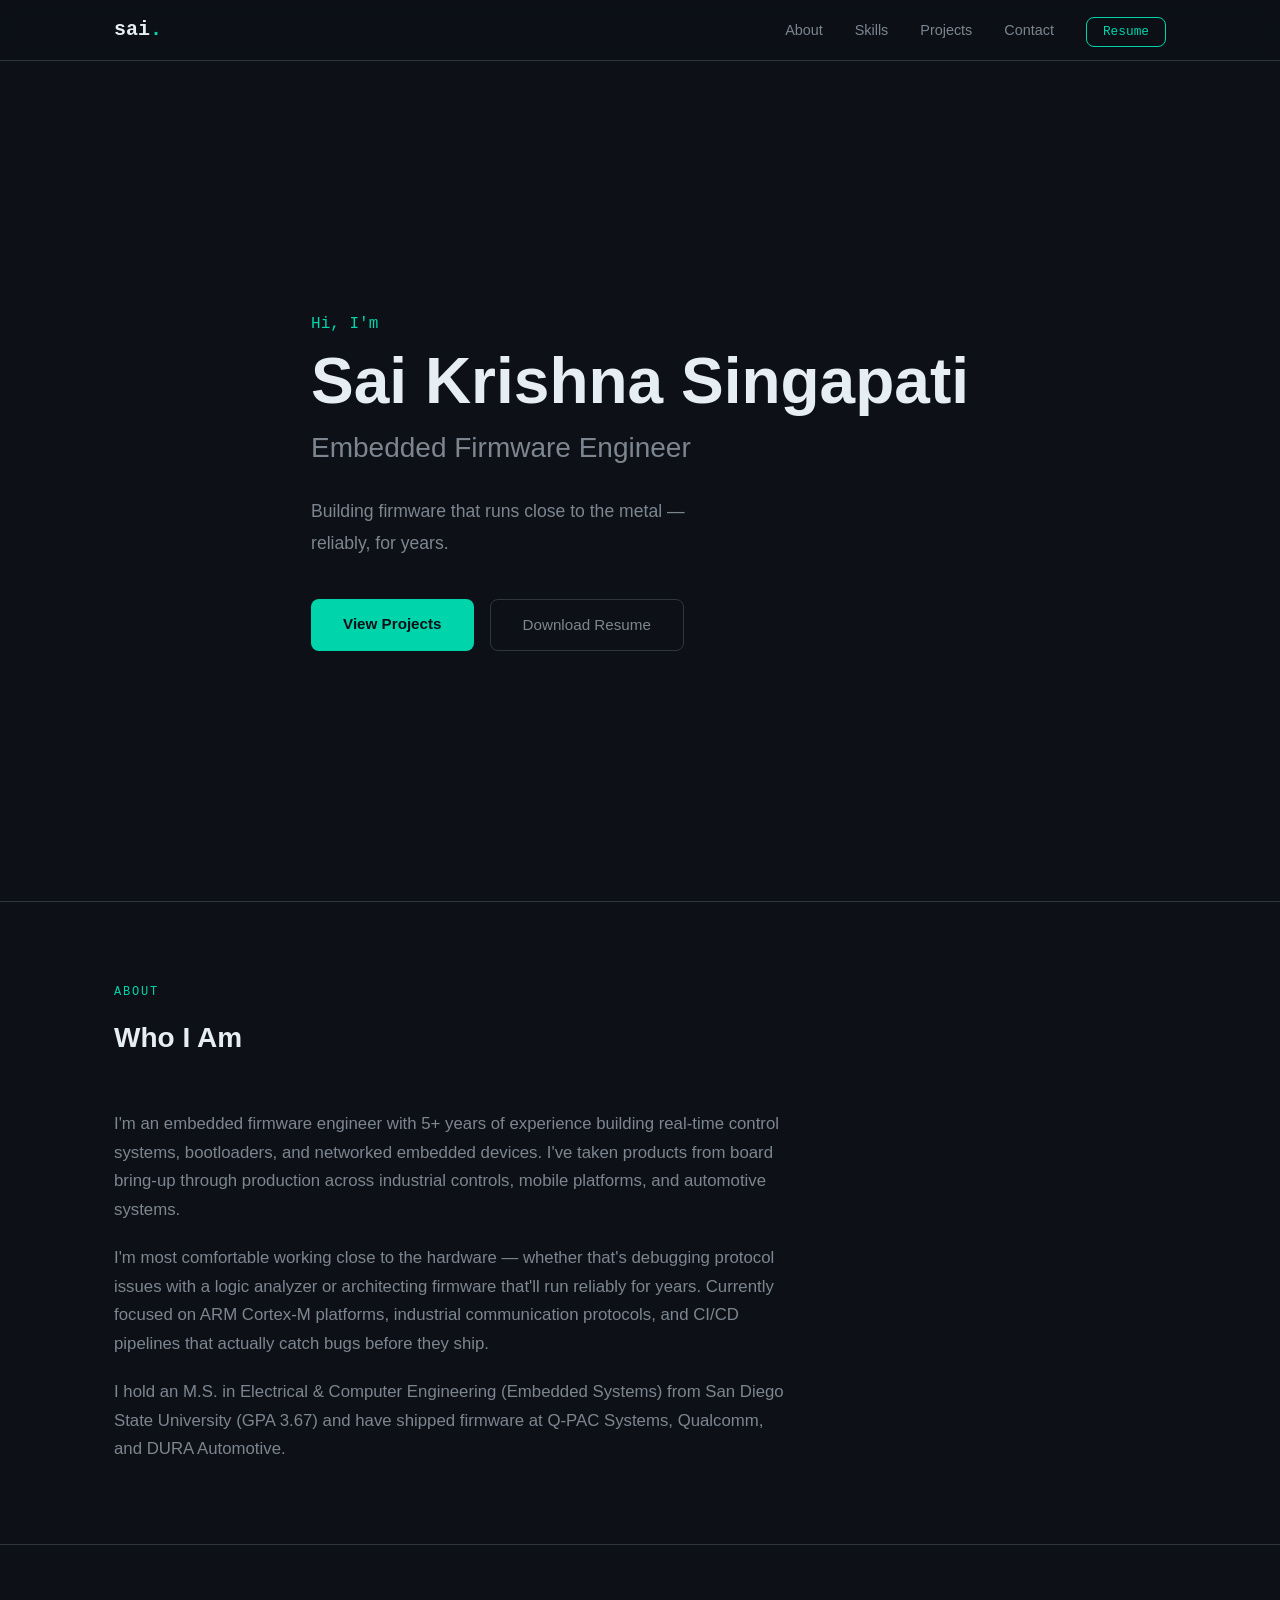
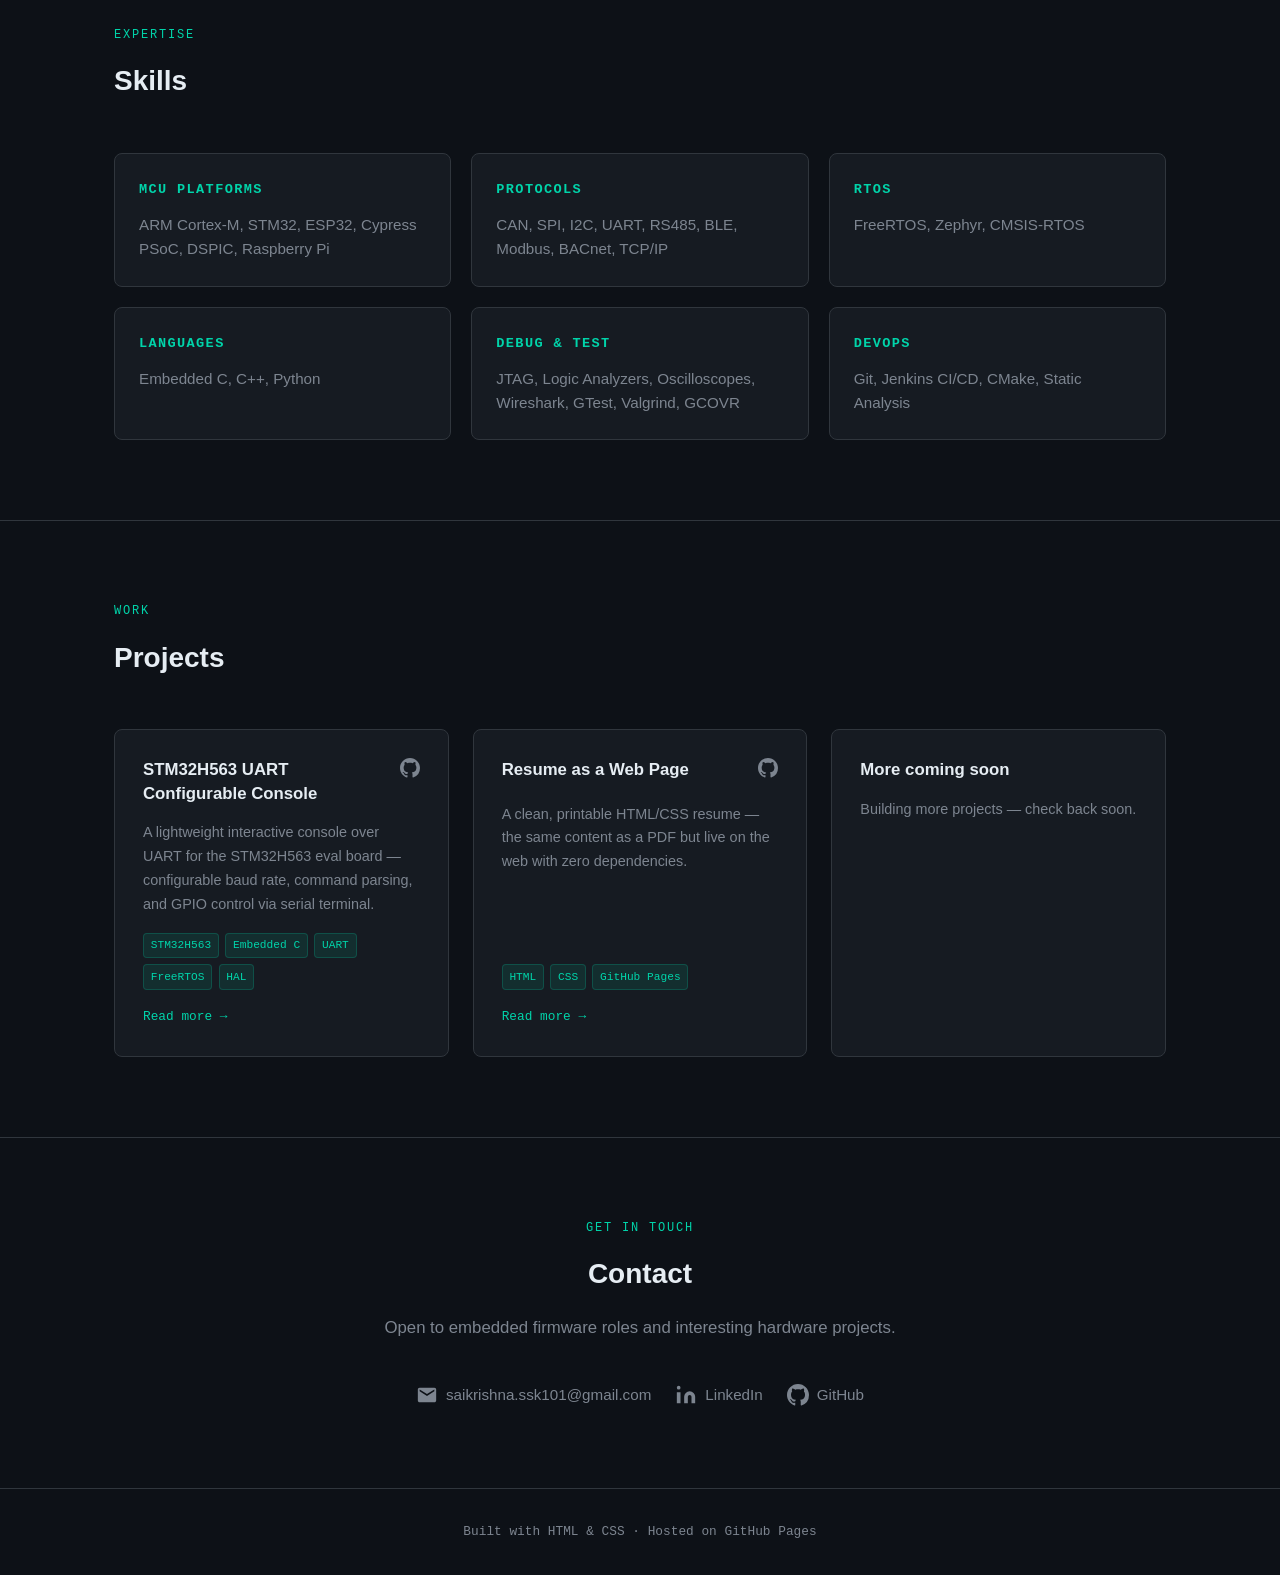
==== index.html @ cb246543 "feat: initial portfolio — embedded firmware engineer portfolio site" ====
<!DOCTYPE html>
<html lang="en">
<head>
  <meta charset="UTF-8">
  <meta name="viewport" content="width=device-width, initial-scale=1.0">
  <meta name="description" content="Sai Krishna Singapati — Embedded Firmware Engineer">
  <title>Sai Krishna Singapati | Embedded Firmware Engineer</title>
  <link rel="stylesheet" href="css/style.css">
</head>
<body>
  <nav id="nav">
    <div class="container nav-inner">
      <a href="#hero" class="nav-logo">sai<span>.</span></a>
      <button class="nav-toggle" aria-label="Toggle menu" aria-expanded="false" aria-controls="nav-links">
        <span></span><span></span><span></span>
      </button>
      <ul class="nav-links" id="nav-links">
        <li><a href="#about">About</a></li>
        <li><a href="#skills">Skills</a></li>
        <li><a href="#projects">Projects</a></li>
        <li><a href="#contact">Contact</a></li>
        <li><a href="assets/resume.pdf" class="btn-resume" target="_blank" rel="noopener noreferrer">Resume</a></li>
      </ul>
    </div>
  </nav>
  <main>
    <section id="hero">
  <div class="container">
    <p class="hero-greeting">Hi, I'm</p>
    <h1 class="hero-name">Sai Krishna Singapati</h1>
    <h2 class="hero-title">Embedded Firmware Engineer</h2>
    <p class="hero-tagline">
      Building firmware that runs close to the metal —<br>
      reliably, for years.
    </p>
    <div class="hero-ctas">
      <a href="#projects" class="cta-primary">View Projects</a>
      <a href="assets/resume.pdf" class="cta-secondary" target="_blank" rel="noopener noreferrer">Download Resume</a>
    </div>
  </div>
</section>
    <section id="about">
  <div class="container">
    <p class="section-label">About</p>
    <h2 class="section-title">Who I Am</h2>
    <div class="about-text fade-in">
      <p>
        I'm an embedded firmware engineer with 5+ years of experience building
        real-time control systems, bootloaders, and networked embedded devices.
        I've taken products from board bring-up through production across
        industrial controls, mobile platforms, and automotive systems.
      </p>
      <p>
        I'm most comfortable working close to the hardware — whether that's
        debugging protocol issues with a logic analyzer or architecting firmware
        that'll run reliably for years. Currently focused on ARM Cortex-M
        platforms, industrial communication protocols, and CI/CD pipelines
        that actually catch bugs before they ship.
      </p>
      <p>
        I hold an M.S. in Electrical &amp; Computer Engineering (Embedded Systems)
        from San Diego State University (GPA 3.67) and have shipped firmware at
        Q-PAC Systems, Qualcomm, and DURA Automotive.
      </p>
    </div>
  </div>
</section>
    <section id="skills">
  <div class="container">
    <p class="section-label">Expertise</p>
    <h2 class="section-title">Skills</h2>
    <div class="skills-grid">
      <div class="skill-card fade-in">
        <h3>MCU Platforms</h3>
        <p>ARM Cortex-M, STM32, ESP32, Cypress PSoC, DSPIC, Raspberry Pi</p>
      </div>
      <div class="skill-card fade-in">
        <h3>Protocols</h3>
        <p>CAN, SPI, I2C, UART, RS485, BLE, Modbus, BACnet, TCP/IP</p>
      </div>
      <div class="skill-card fade-in">
        <h3>RTOS</h3>
        <p>FreeRTOS, Zephyr, CMSIS-RTOS</p>
      </div>
      <div class="skill-card fade-in">
        <h3>Languages</h3>
        <p>Embedded C, C++, Python</p>
      </div>
      <div class="skill-card fade-in">
        <h3>Debug &amp; Test</h3>
        <p>JTAG, Logic Analyzers, Oscilloscopes, Wireshark, GTest, Valgrind, GCOVR</p>
      </div>
      <div class="skill-card fade-in">
        <h3>DevOps</h3>
        <p>Git, Jenkins CI/CD, CMake, Static Analysis</p>
      </div>
    </div>
  </div>
</section>
    <section id="projects">
  <div class="container">
    <p class="section-label">Work</p>
    <h2 class="section-title">Projects</h2>
    <div class="projects-grid">

      <div class="project-card fade-in">
        <div class="project-card-header">
          <h3>STM32H563 UART Configurable Console</h3>
          <a href="https://github.com/SaiKrishna498" target="_blank" rel="noopener noreferrer" class="project-github" aria-label="GitHub">
            <svg width="20" height="20" viewBox="0 0 24 24" fill="currentColor"><path d="M12 0C5.37 0 0 5.37 0 12c0 5.31 3.435 9.795 8.205 11.385.6.105.825-.255.825-.57 0-.285-.015-1.23-.015-2.235-3.015.555-3.795-.735-4.035-1.41-.135-.345-.72-1.41-1.23-1.695-.42-.225-1.02-.78-.015-.795.945-.015 1.62.87 1.845 1.23 1.08 1.815 2.805 1.305 3.495.99.105-.78.42-1.305.765-1.605-2.67-.3-5.46-1.335-5.46-5.925 0-1.305.465-2.385 1.23-3.225-.12-.3-.54-1.53.12-3.18 0 0 1.005-.315 3.3 1.23.96-.27 1.98-.405 3-.405s2.04.135 3 .405c2.295-1.56 3.3-1.23 3.3-1.23.66 1.65.24 2.88.12 3.18.765.84 1.23 1.905 1.23 3.225 0 4.605-2.805 5.625-5.475 5.925.435.375.81 1.095.81 2.22 0 1.605-.015 2.895-.015 3.3 0 .315.225.69.825.57A12.02 12.02 0 0 0 24 12c0-6.63-5.37-12-12-12z"/></svg>
          </a>
        </div>
        <p class="project-desc">
          A lightweight interactive console over UART for the STM32H563 eval board —
          configurable baud rate, command parsing, and GPIO control via serial terminal.
        </p>
        <div class="project-tags">
          <span class="tag">STM32H563</span>
          <span class="tag">Embedded C</span>
          <span class="tag">UART</span>
          <span class="tag">FreeRTOS</span>
          <span class="tag">HAL</span>
        </div>
        <a href="projects/uart-console.html" class="project-readmore">Read more →</a>
      </div>

      <div class="project-card fade-in">
        <div class="project-card-header">
          <h3>Resume as a Web Page</h3>
          <a href="https://github.com/SaiKrishna498" target="_blank" rel="noopener noreferrer" class="project-github" aria-label="GitHub">
            <svg width="20" height="20" viewBox="0 0 24 24" fill="currentColor"><path d="M12 0C5.37 0 0 5.37 0 12c0 5.31 3.435 9.795 8.205 11.385.6.105.825-.255.825-.57 0-.285-.015-1.23-.015-2.235-3.015.555-3.795-.735-4.035-1.41-.135-.345-.72-1.41-1.23-1.695-.42-.225-1.02-.78-.015-.795.945-.015 1.62.87 1.845 1.23 1.08 1.815 2.805 1.305 3.495.99.105-.78.42-1.305.765-1.605-2.67-.3-5.46-1.335-5.46-5.925 0-1.305.465-2.385 1.23-3.225-.12-.3-.54-1.53.12-3.18 0 0 1.005-.315 3.3 1.23.96-.27 1.98-.405 3-.405s2.04.135 3 .405c2.295-1.56 3.3-1.23 3.3-1.23.66 1.65.24 2.88.12 3.18.765.84 1.23 1.905 1.23 3.225 0 4.605-2.805 5.625-5.475 5.925.435.375.81 1.095.81 2.22 0 1.605-.015 2.895-.015 3.3 0 .315.225.69.825.57A12.02 12.02 0 0 0 24 12c0-6.63-5.37-12-12-12z"/></svg>
          </a>
        </div>
        <p class="project-desc">
          A clean, printable HTML/CSS resume — the same content as a PDF but live
          on the web with zero dependencies.
        </p>
        <div class="project-tags">
          <span class="tag">HTML</span>
          <span class="tag">CSS</span>
          <span class="tag">GitHub Pages</span>
        </div>
        <a href="projects/resume-page.html" class="project-readmore">Read more →</a>
      </div>

      <div class="project-card project-card--placeholder fade-in">
        <div class="project-card-header">
          <h3>More coming soon</h3>
        </div>
        <p class="project-desc">Building more projects — check back soon.</p>
      </div>

    </div>
  </div>
</section>
    <section id="contact">
  <div class="container contact-inner">
    <p class="section-label">Get in touch</p>
    <h2 class="section-title">Contact</h2>
    <p class="contact-sub fade-in">
      Open to embedded firmware roles and interesting hardware projects.
    </p>
    <div class="contact-links fade-in">
      <a href="mailto:saikrishna.ssk101@gmail.com" class="contact-link">
        <svg aria-hidden="true" focusable="false" width="22" height="22" viewBox="0 0 24 24" fill="currentColor"><path d="M20 4H4c-1.1 0-2 .9-2 2v12c0 1.1.9 2 2 2h16c1.1 0 2-.9 2-2V6c0-1.1-.9-2-2-2zm0 4-8 5-8-5V6l8 5 8-5v2z"/></svg>
        saikrishna.ssk101@gmail.com
      </a>
      <a href="https://linkedin.com/in/sai-krishna-singapati" target="_blank" rel="noopener noreferrer" class="contact-link">
        <svg aria-hidden="true" focusable="false" width="22" height="22" viewBox="0 0 24 24" fill="currentColor"><path d="M16 8a6 6 0 0 1 6 6v7h-4v-7a2 2 0 0 0-2-2 2 2 0 0 0-2 2v7h-4v-7a6 6 0 0 1 6-6zM2 9h4v12H2z"/><circle cx="4" cy="4" r="2"/></svg>
        LinkedIn
      </a>
      <a href="https://github.com/SaiKrishna498" target="_blank" rel="noopener noreferrer" class="contact-link">
        <svg aria-hidden="true" focusable="false" width="22" height="22" viewBox="0 0 24 24" fill="currentColor"><path d="M12 0C5.37 0 0 5.37 0 12c0 5.31 3.435 9.795 8.205 11.385.6.105.825-.255.825-.57 0-.285-.015-1.23-.015-2.235-3.015.555-3.795-.735-4.035-1.41-.135-.345-.72-1.41-1.23-1.695-.42-.225-1.02-.78-.015-.795.945-.015 1.62.87 1.845 1.23 1.08 1.815 2.805 1.305 3.495.99.105-.78.42-1.305.765-1.605-2.67-.3-5.46-1.335-5.46-5.925 0-1.305.465-2.385 1.23-3.225-.12-.3-.54-1.53.12-3.18 0 0 1.005-.315 3.3 1.23.96-.27 1.98-.405 3-.405s2.04.135 3 .405c2.295-1.56 3.3-1.23 3.3-1.23.66 1.65.24 2.88.12 3.18.765.84 1.23 1.905 1.23 3.225 0 4.605-2.805 5.625-5.475 5.925.435.375.81 1.095.81 2.22 0 1.605-.015 2.895-.015 3.3 0 .315.225.69.825.57A12.02 12.02 0 0 0 24 12c0-6.63-5.37-12-12-12z"/></svg>
        GitHub
      </a>
    </div>
  </div>
</section>
  </main>
  <footer id="footer">
  <div class="container footer-inner">
    <p>Built with HTML &amp; CSS · Hosted on GitHub Pages</p>
  </div>
</footer>
  <script src="js/main.js"></script>
</body>
</html>
---- css/style.css ----
/* ── Variables ───────────────────────────────────────── */
:root {
  --bg:         #0d1117;
  --surface:    #161b22;
  --border:     #30363d;
  --text:       #e6edf3;
  --text-muted: #7d8590;
  --accent:     #00d4aa;
  --accent-dim: rgba(0, 212, 170, 0.1);
  --mono:       'Courier New', Courier, monospace;
  --sans:       -apple-system, BlinkMacSystemFont, 'Segoe UI', Roboto, sans-serif;
  --max-width:  1100px;
  --radius:     8px;
}

/* ── Reset ───────────────────────────────────────────── */
*, *::before, *::after { box-sizing: border-box; margin: 0; padding: 0; }
html { scroll-behavior: smooth; }
body {
  background: var(--bg);
  color: var(--text);
  font-family: var(--sans);
  font-size: 1rem;
  line-height: 1.7;
}
a { color: var(--accent); text-decoration: none; }
a:hover { text-decoration: underline; }
img { max-width: 100%; display: block; }
ul { list-style: none; }

/* ── Layout ──────────────────────────────────────────── */
.container {
  max-width: var(--max-width);
  margin: 0 auto;
  padding: 0 1.5rem;
}
section { padding: 5rem 0; }

/* ── Section headings ────────────────────────────────── */
.section-label {
  font-family: var(--mono);
  font-size: 0.75rem;
  color: var(--accent);
  text-transform: uppercase;
  letter-spacing: 0.15em;
  margin-bottom: 0.75rem;
}
h2.section-title {
  font-size: 1.75rem;
  font-weight: 700;
  color: var(--text);
  margin-bottom: 3rem;
}

/* ── Tech tags ───────────────────────────────────────── */
.tag {
  display: inline-block;
  font-family: var(--mono);
  font-size: 0.7rem;
  padding: 0.2em 0.6em;
  border-radius: 4px;
  background: var(--accent-dim);
  color: var(--accent);
  border: 1px solid rgba(0, 212, 170, 0.2);
  margin: 0;
}

/* ── Scroll fade-in ──────────────────────────────────── */
.fade-in {
  opacity: 0;
  transform: translateY(20px);
  transition: opacity 0.5s ease, transform 0.5s ease;
}
.fade-in.visible {
  opacity: 1;
  transform: translateY(0);
}

/* ── Nav ─────────────────────────────────────────────── */
#nav {
  position: sticky;
  top: 0;
  z-index: 100;
  background: rgba(13, 17, 23, 0.92);
  backdrop-filter: blur(8px);
  border-bottom: 1px solid var(--border);
}
.nav-inner {
  display: flex;
  align-items: center;
  justify-content: space-between;
  height: 60px;
  position: relative;
}
.nav-logo {
  font-family: var(--mono);
  font-size: 1.25rem;
  font-weight: 700;
  color: var(--text);
}
.nav-logo span { color: var(--accent); }
.nav-links {
  display: flex;
  align-items: center;
  gap: 2rem;
}
.nav-links a {
  color: var(--text-muted);
  font-size: 0.9rem;
  transition: color 0.2s;
}
.nav-links a:hover { color: var(--text); text-decoration: none; }
.nav-links .btn-resume {
  padding: 0.4rem 1rem;
  border: 1px solid var(--accent);
  border-radius: var(--radius);
  color: var(--accent);
  font-family: var(--mono);
  font-size: 0.8rem;
  transition: background 0.2s;
}
.nav-links .btn-resume:hover { background: var(--accent-dim); }

/* hamburger */
.nav-toggle {
  display: none;
  flex-direction: column;
  gap: 5px;
  background: none;
  border: none;
  cursor: pointer;
  padding: 4px;
}
.nav-toggle span {
  display: block;
  width: 22px;
  height: 2px;
  background: var(--text);
  transition: transform 0.3s ease, opacity 0.3s ease;
}
@media (max-width: 768px) {
  .nav-toggle { display: flex; }
  .nav-links {
    display: none;
    position: absolute;
    top: 100%;
    left: 0;
    right: 0;
    background: var(--surface);
    flex-direction: column;
    padding: 1.5rem;
    gap: 1.25rem;
    border-bottom: 1px solid var(--border);
  }
  .nav-links.open { display: flex; }
}

/* ── Hero ────────────────────────────────────────────── */
#hero {
  min-height: calc(100vh - 60px);
  display: flex;
  align-items: center;
}
.hero-greeting {
  font-family: var(--mono);
  color: var(--accent);
  font-size: 1rem;
  margin-bottom: 0.5rem;
}
.hero-name {
  font-size: clamp(2.5rem, 6vw, 4rem);
  font-weight: 800;
  color: var(--text);
  line-height: 1.1;
  margin-bottom: 0.5rem;
}
.hero-title {
  font-size: clamp(1.25rem, 3vw, 1.75rem);
  font-weight: 400;
  color: var(--text-muted);
  margin-bottom: 1.5rem;
}
.hero-tagline {
  font-size: 1.1rem;
  color: var(--text-muted);
  max-width: 500px;
  margin-bottom: 2.5rem;
  line-height: 1.8;
}
.hero-ctas { display: flex; gap: 1rem; flex-wrap: wrap; }
.cta-primary {
  padding: 0.75rem 2rem;
  background: var(--accent);
  color: var(--bg);
  border-radius: var(--radius);
  font-weight: 700;
  font-size: 0.95rem;
  transition: opacity 0.2s;
}
.cta-primary:hover { opacity: 0.85; text-decoration: none; }
.cta-secondary {
  padding: 0.75rem 2rem;
  border: 1px solid var(--border);
  color: var(--text-muted);
  border-radius: var(--radius);
  font-size: 0.95rem;
  transition: border-color 0.2s, color 0.2s;
}
.cta-secondary:hover { border-color: var(--accent); color: var(--accent); text-decoration: none; }

/* ── About ───────────────────────────────────────────── */
#about { border-top: 1px solid var(--border); }
.about-text p {
  color: var(--text-muted);
  max-width: 680px;
  margin-bottom: 1.25rem;
  font-size: 1.05rem;
}
.about-text p:last-child { margin-bottom: 0; }

/* ── Skills ──────────────────────────────────────────── */
#skills { border-top: 1px solid var(--border); }
.skills-grid {
  display: grid;
  grid-template-columns: repeat(auto-fill, minmax(260px, 1fr));
  gap: 1.25rem;
}
.skill-card {
  background: var(--surface);
  border: 1px solid var(--border);
  border-radius: var(--radius);
  padding: 1.5rem;
  transition: border-color 0.2s;
}
.skill-card:hover { border-color: var(--accent); }
.skill-card h3 {
  font-family: var(--mono);
  font-size: 0.85rem;
  color: var(--accent);
  text-transform: uppercase;
  letter-spacing: 0.1em;
  margin-bottom: 0.75rem;
}
.skill-card p {
  color: var(--text-muted);
  font-size: 0.95rem;
  line-height: 1.6;
}

/* ── Projects ────────────────────────────────────────── */
#projects { border-top: 1px solid var(--border); }
.projects-grid {
  display: grid;
  grid-template-columns: repeat(auto-fill, minmax(300px, 1fr));
  gap: 1.5rem;
}
.project-card {
  background: var(--surface);
  border: 1px solid var(--border);
  border-radius: var(--radius);
  padding: 1.75rem;
  display: flex;
  flex-direction: column;
  gap: 1rem;
  transition: border-color 0.2s, transform 0.2s;
}
.project-card:hover {
  border-color: var(--accent);
  transform: translateY(-3px);
}
.project-card--placeholder {
  opacity: 0.4;
  pointer-events: none;
}
.project-card-header {
  display: flex;
  justify-content: space-between;
  align-items: flex-start;
  gap: 1rem;
}
.project-card-header h3 {
  font-size: 1.05rem;
  font-weight: 600;
  color: var(--text);
  line-height: 1.4;
}
.project-github { color: var(--text-muted); transition: color 0.2s; }
.project-github:hover { color: var(--accent); }
.project-desc {
  color: var(--text-muted);
  font-size: 0.9rem;
  line-height: 1.65;
  flex: 1;
}
.project-tags { display: flex; flex-wrap: wrap; gap: 0.4rem; }
.project-readmore {
  font-family: var(--mono);
  font-size: 0.8rem;
  color: var(--accent);
  margin-top: auto;
}
.project-readmore:hover { text-decoration: underline; }

/* ── Contact ─────────────────────────────────────────── */
#contact { border-top: 1px solid var(--border); }
.contact-inner { text-align: center; }
.contact-inner .section-title { margin-bottom: 1rem; }
.contact-sub {
  color: var(--text-muted);
  margin-bottom: 2.5rem;
  font-size: 1.05rem;
}
.contact-links {
  display: flex;
  justify-content: center;
  flex-wrap: wrap;
  gap: 1.5rem;
}
.contact-link {
  display: flex;
  align-items: center;
  gap: 0.5rem;
  color: var(--text-muted);
  font-size: 0.95rem;
  transition: color 0.2s;
}
.contact-link:hover { color: var(--accent); text-decoration: none; }

/* ── Footer ──────────────────────────────────────────── */
#footer { border-top: 1px solid var(--border); padding: 2rem 0; }
.footer-inner { text-align: center; }
#footer p {
  font-family: var(--mono);
  font-size: 0.8rem;
  color: var(--text-muted);
}

/* ── Project detail pages ────────────────────────────── */
.project-page {
  max-width: var(--max-width);
  margin: 0 auto;
  padding: 3rem 1.5rem;
}
.back-link {
  display: inline-block;
  font-family: var(--mono);
  font-size: 0.85rem;
  color: var(--text-muted);
  margin-bottom: 2rem;
  transition: color 0.2s;
}
.back-link:hover { color: var(--accent); text-decoration: none; }
.project-page h1 {
  font-size: 2rem;
  margin-bottom: 1rem;
}
.project-page .subtitle { color: var(--text-muted); font-size: 1.05rem; }
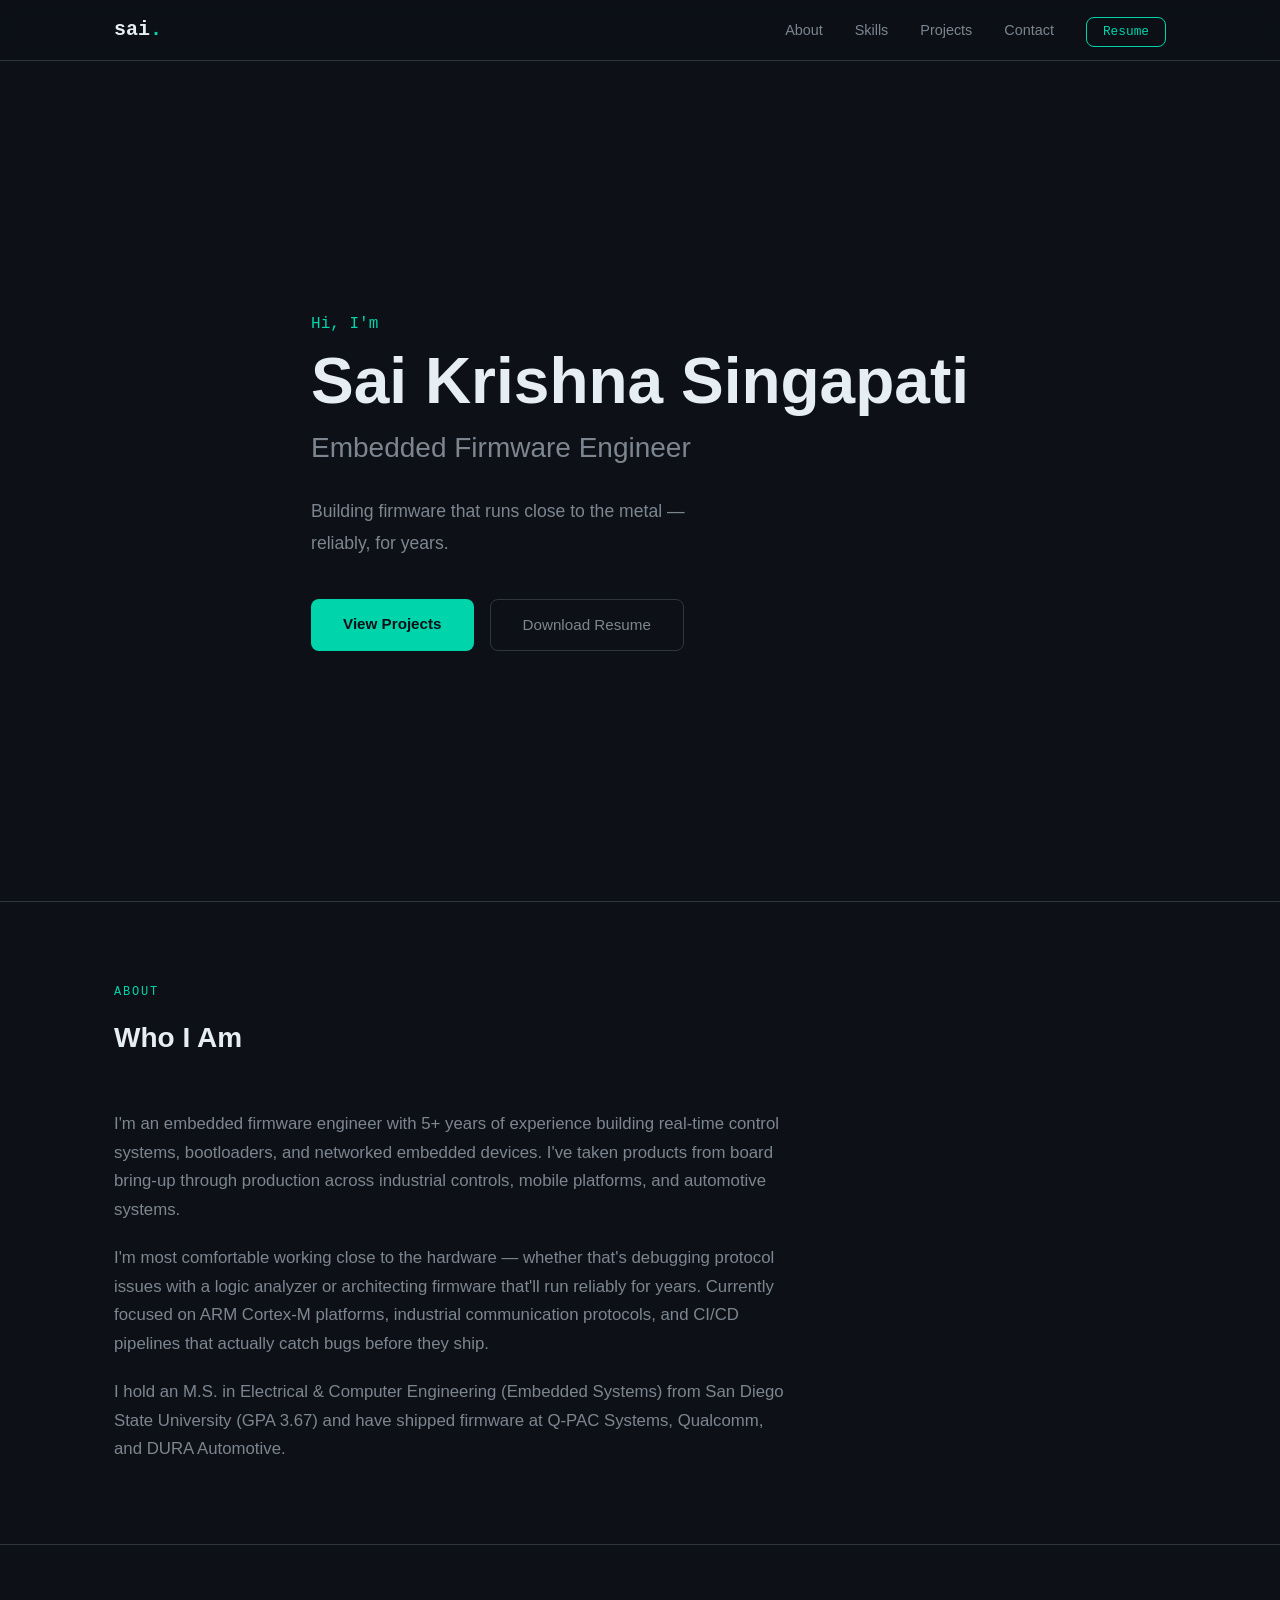
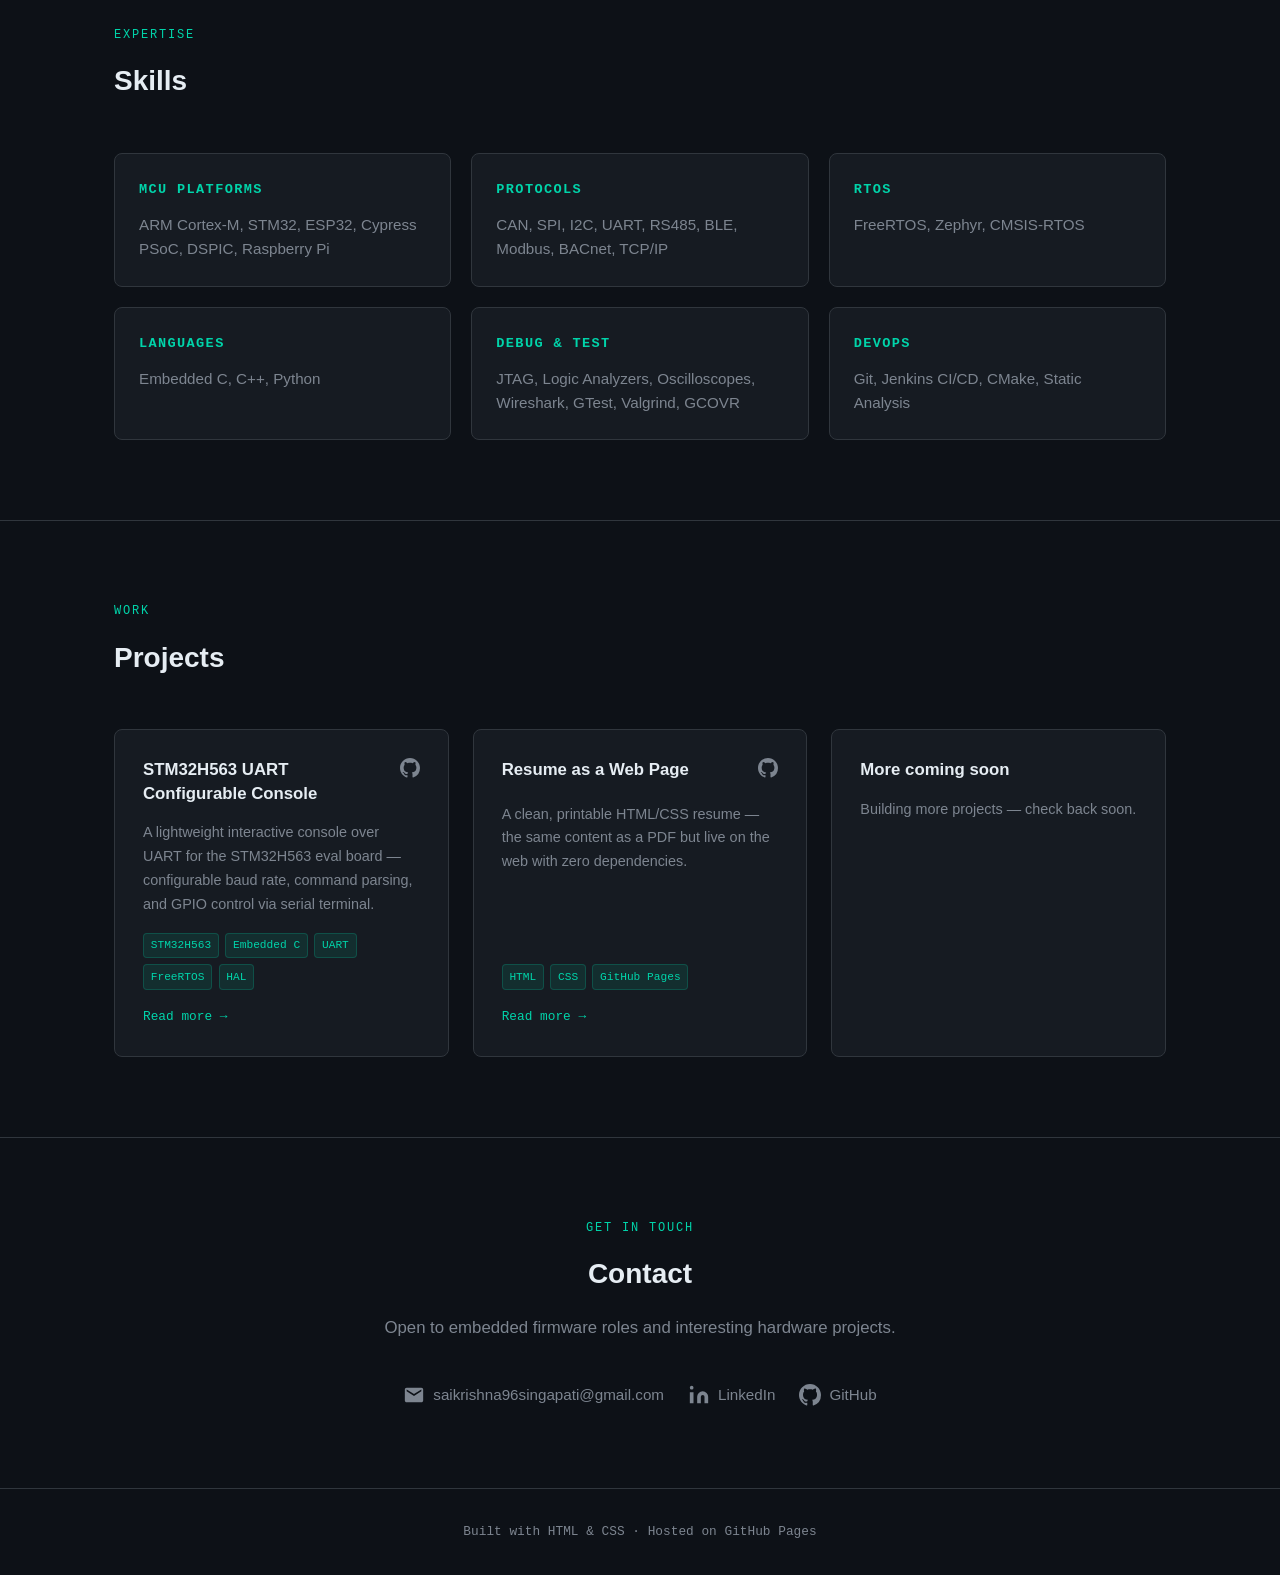
==== commit 4efc319c: "fix: update contact email" ====
--- a/index.html
+++ b/index.html
@@ -161,9 +161,9 @@
       Open to embedded firmware roles and interesting hardware projects.
     </p>
     <div class="contact-links fade-in">
-      <a href="mailto:saikrishna.ssk101@gmail.com" class="contact-link">
+      <a href="mailto:saikrishna96singapati@gmail.com" class="contact-link">
         <svg aria-hidden="true" focusable="false" width="22" height="22" viewBox="0 0 24 24" fill="currentColor"><path d="M20 4H4c-1.1 0-2 .9-2 2v12c0 1.1.9 2 2 2h16c1.1 0 2-.9 2-2V6c0-1.1-.9-2-2-2zm0 4-8 5-8-5V6l8 5 8-5v2z"/></svg>
-        saikrishna.ssk101@gmail.com
+        saikrishna96singapati@gmail.com
       </a>
       <a href="https://linkedin.com/in/sai-krishna-singapati" target="_blank" rel="noopener noreferrer" class="contact-link">
         <svg aria-hidden="true" focusable="false" width="22" height="22" viewBox="0 0 24 24" fill="currentColor"><path d="M16 8a6 6 0 0 1 6 6v7h-4v-7a2 2 0 0 0-2-2 2 2 0 0 0-2 2v7h-4v-7a6 6 0 0 1 6-6zM2 9h4v12H2z"/><circle cx="4" cy="4" r="2"/></svg>
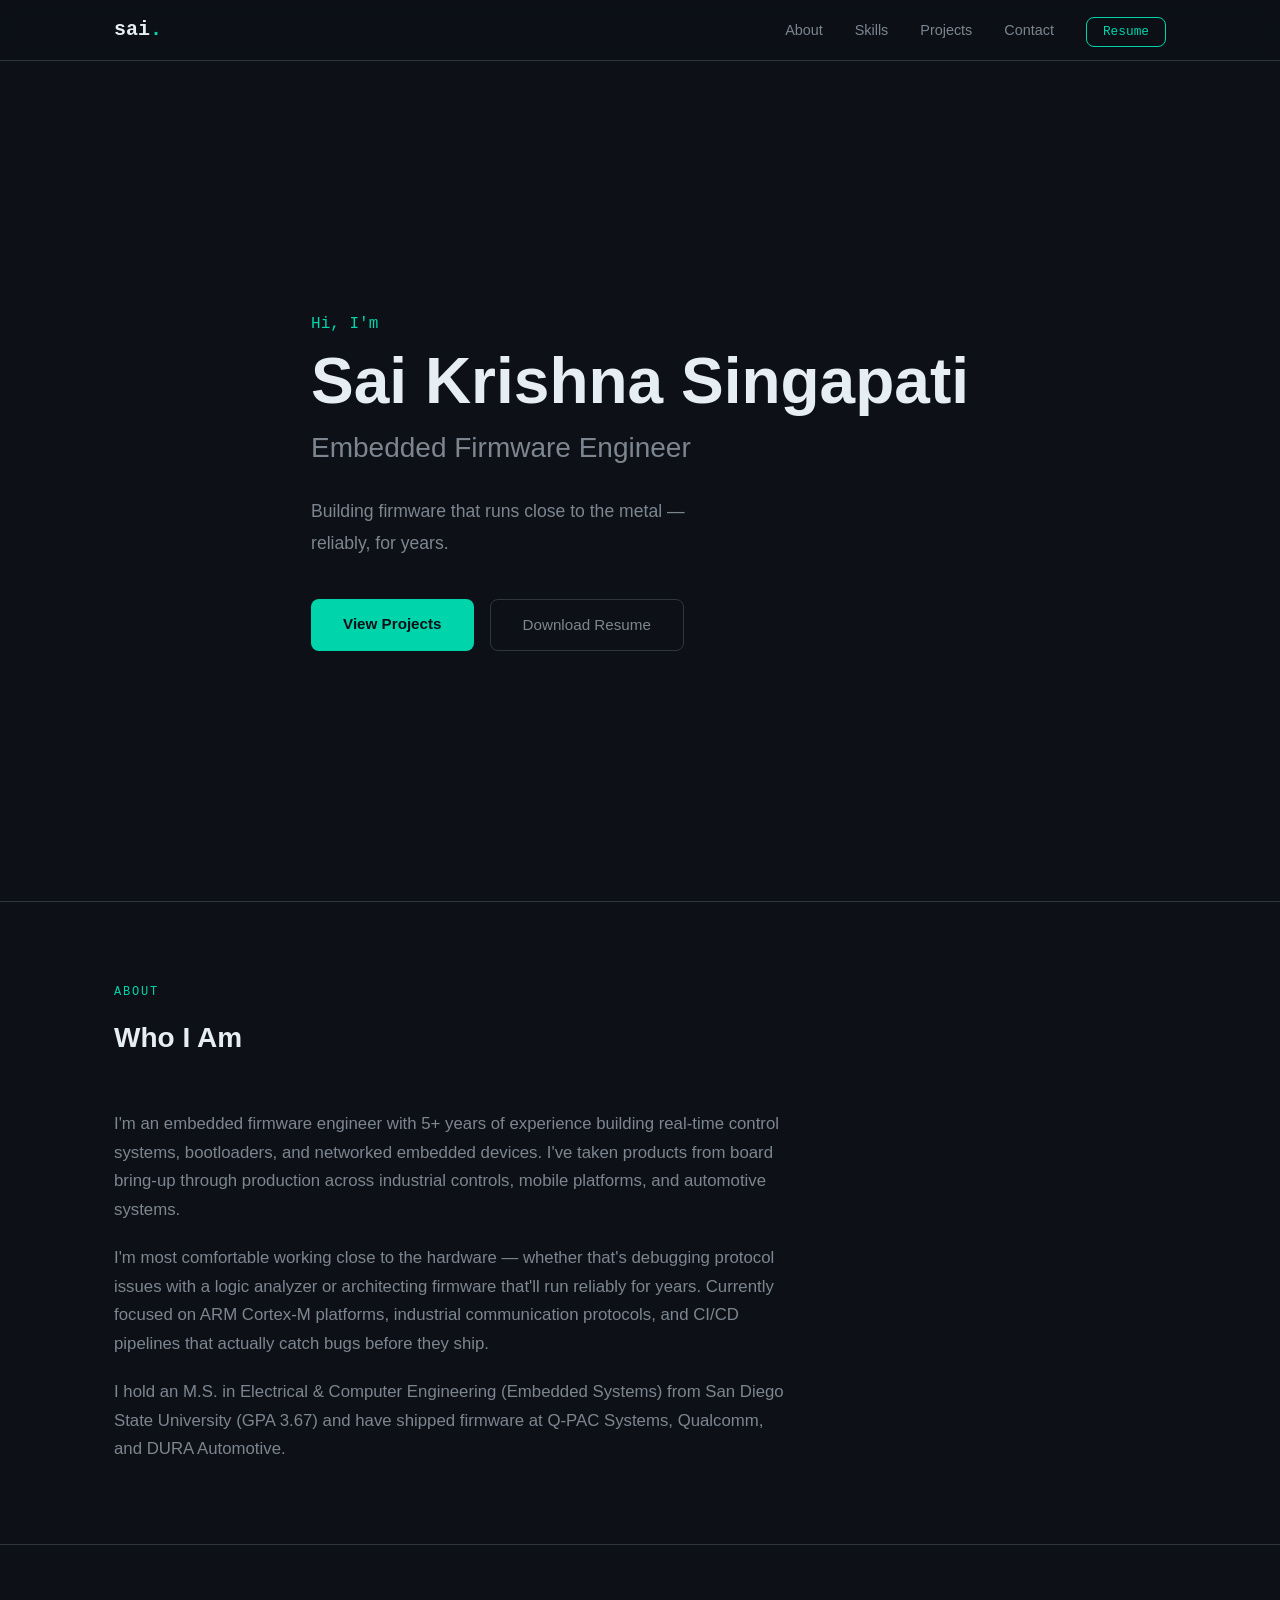
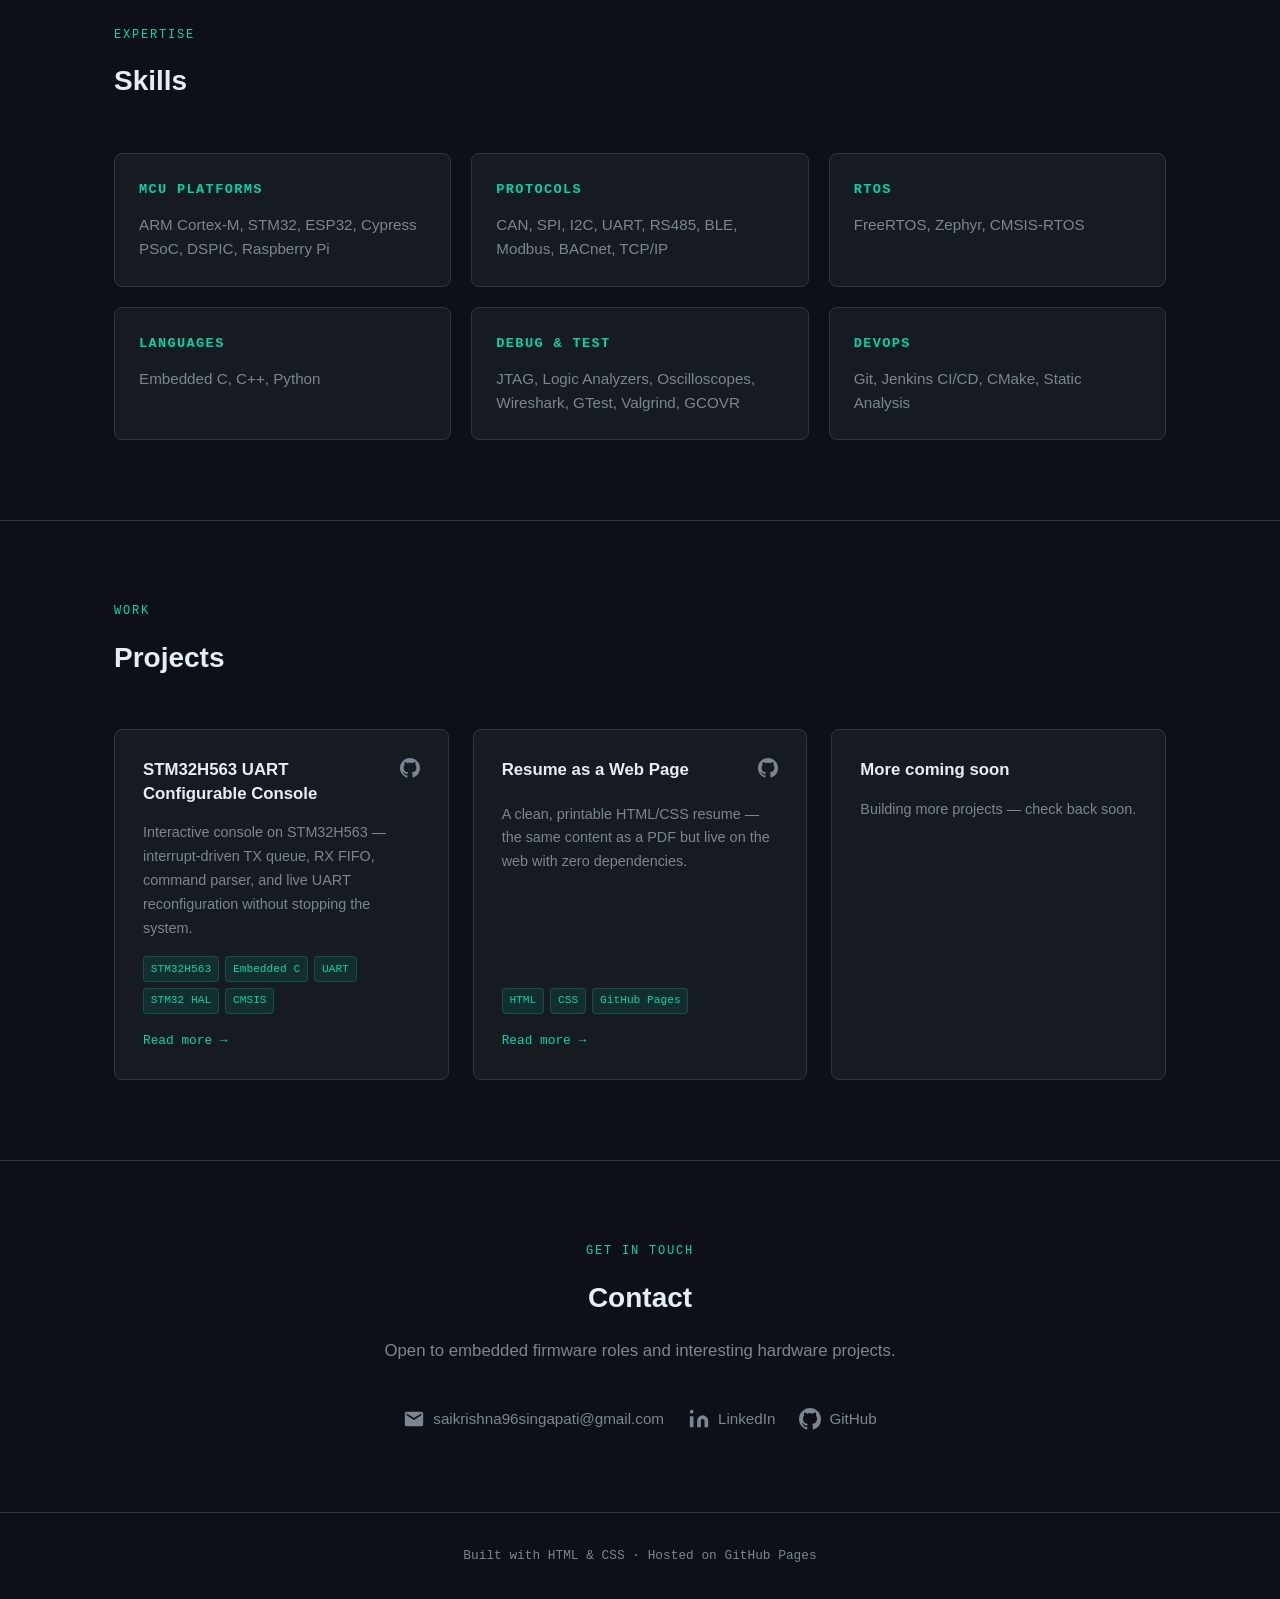
==== commit 0caa3b5e: "feat: UART console project — live GitHub link + full write-up - Point project card GitHub icon to Sa" ====
--- a/index.html
+++ b/index.html
@@ -106,20 +106,20 @@
       <div class="project-card fade-in">
         <div class="project-card-header">
           <h3>STM32H563 UART Configurable Console</h3>
-          <a href="https://github.com/SaiKrishna498" target="_blank" rel="noopener noreferrer" class="project-github" aria-label="GitHub">
+          <a href="https://github.com/SaiKrishna498/Nucleo-H563-UART-Console" target="_blank" rel="noopener noreferrer" class="project-github" aria-label="GitHub">
             <svg width="20" height="20" viewBox="0 0 24 24" fill="currentColor"><path d="M12 0C5.37 0 0 5.37 0 12c0 5.31 3.435 9.795 8.205 11.385.6.105.825-.255.825-.57 0-.285-.015-1.23-.015-2.235-3.015.555-3.795-.735-4.035-1.41-.135-.345-.72-1.41-1.23-1.695-.42-.225-1.02-.78-.015-.795.945-.015 1.62.87 1.845 1.23 1.08 1.815 2.805 1.305 3.495.99.105-.78.42-1.305.765-1.605-2.67-.3-5.46-1.335-5.46-5.925 0-1.305.465-2.385 1.23-3.225-.12-.3-.54-1.53.12-3.18 0 0 1.005-.315 3.3 1.23.96-.27 1.98-.405 3-.405s2.04.135 3 .405c2.295-1.56 3.3-1.23 3.3-1.23.66 1.65.24 2.88.12 3.18.765.84 1.23 1.905 1.23 3.225 0 4.605-2.805 5.625-5.475 5.925.435.375.81 1.095.81 2.22 0 1.605-.015 2.895-.015 3.3 0 .315.225.69.825.57A12.02 12.02 0 0 0 24 12c0-6.63-5.37-12-12-12z"/></svg>
           </a>
         </div>
         <p class="project-desc">
-          A lightweight interactive console over UART for the STM32H563 eval board —
-          configurable baud rate, command parsing, and GPIO control via serial terminal.
+          Interactive console on STM32H563 — interrupt-driven TX queue, RX FIFO,
+          command parser, and live UART reconfiguration without stopping the system.
         </p>
         <div class="project-tags">
           <span class="tag">STM32H563</span>
           <span class="tag">Embedded C</span>
           <span class="tag">UART</span>
-          <span class="tag">FreeRTOS</span>
-          <span class="tag">HAL</span>
+          <span class="tag">STM32 HAL</span>
+          <span class="tag">CMSIS</span>
         </div>
         <a href="projects/uart-console.html" class="project-readmore">Read more →</a>
       </div>
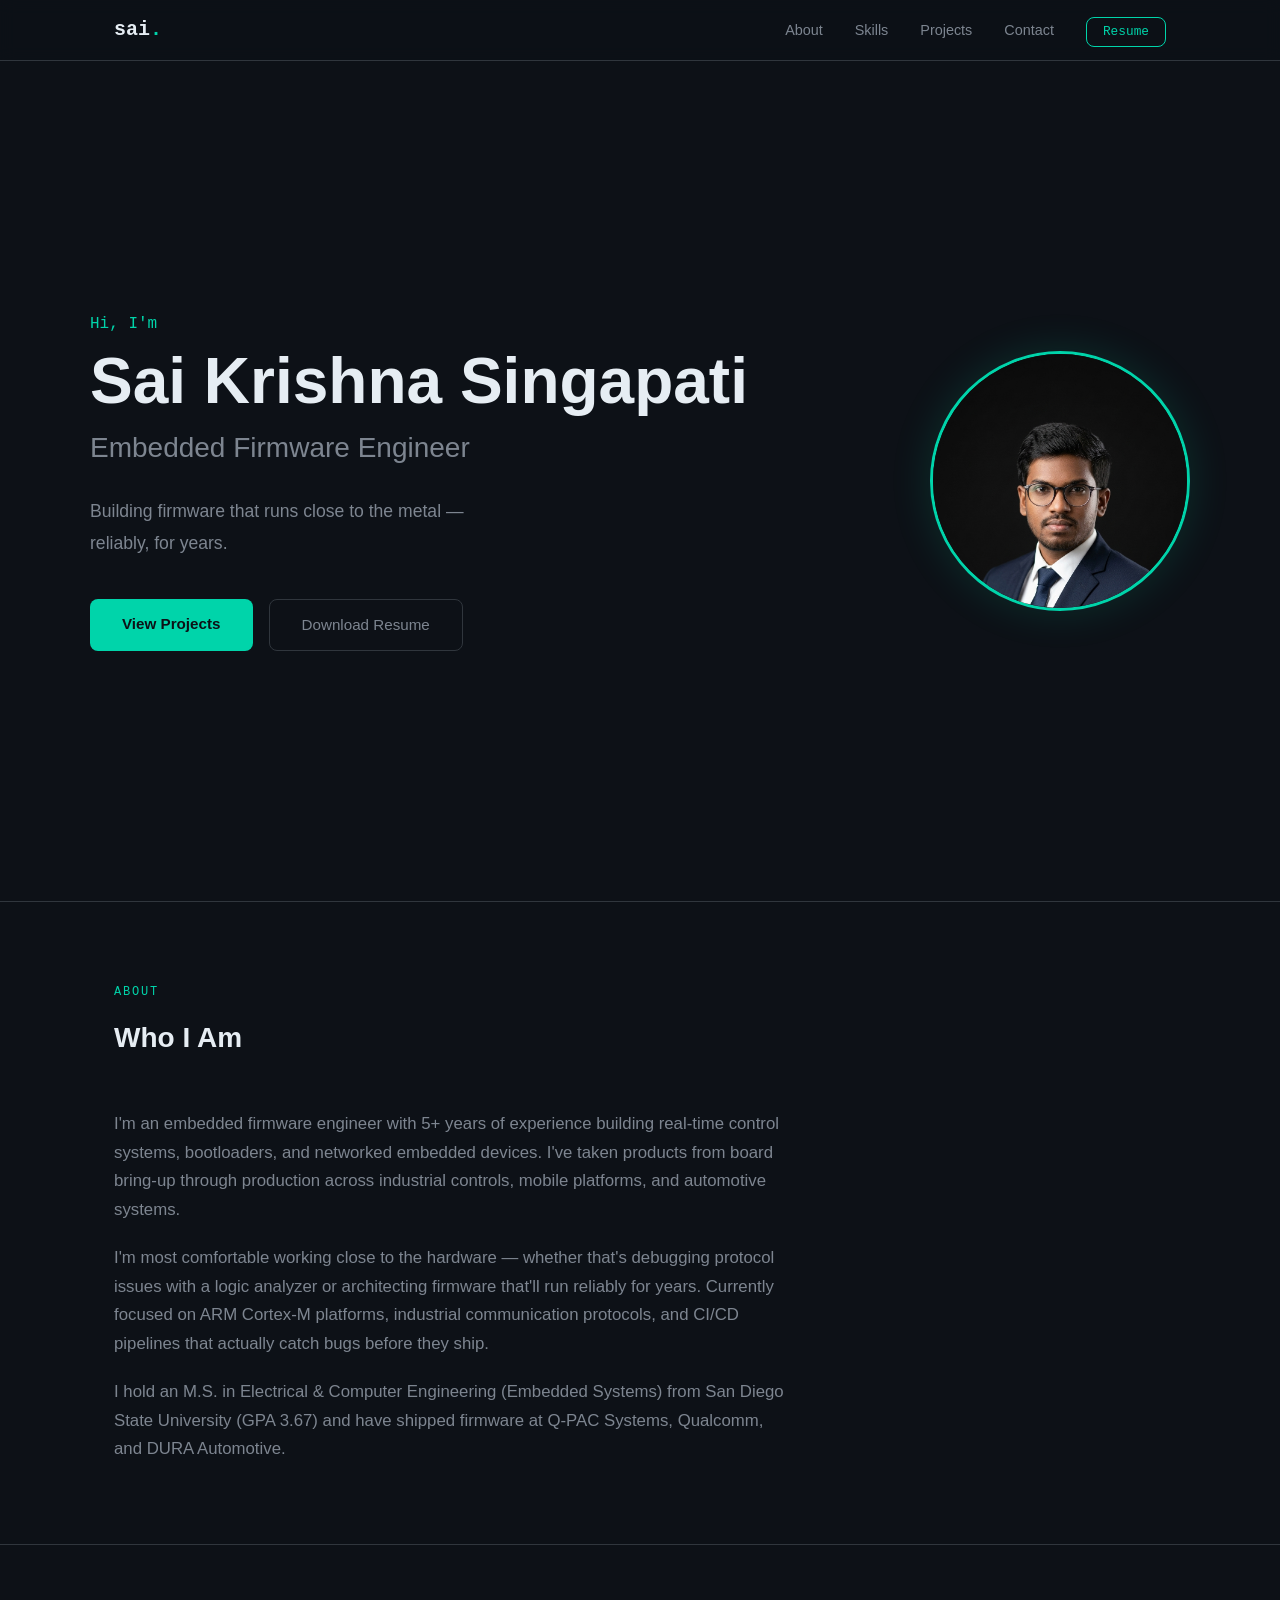
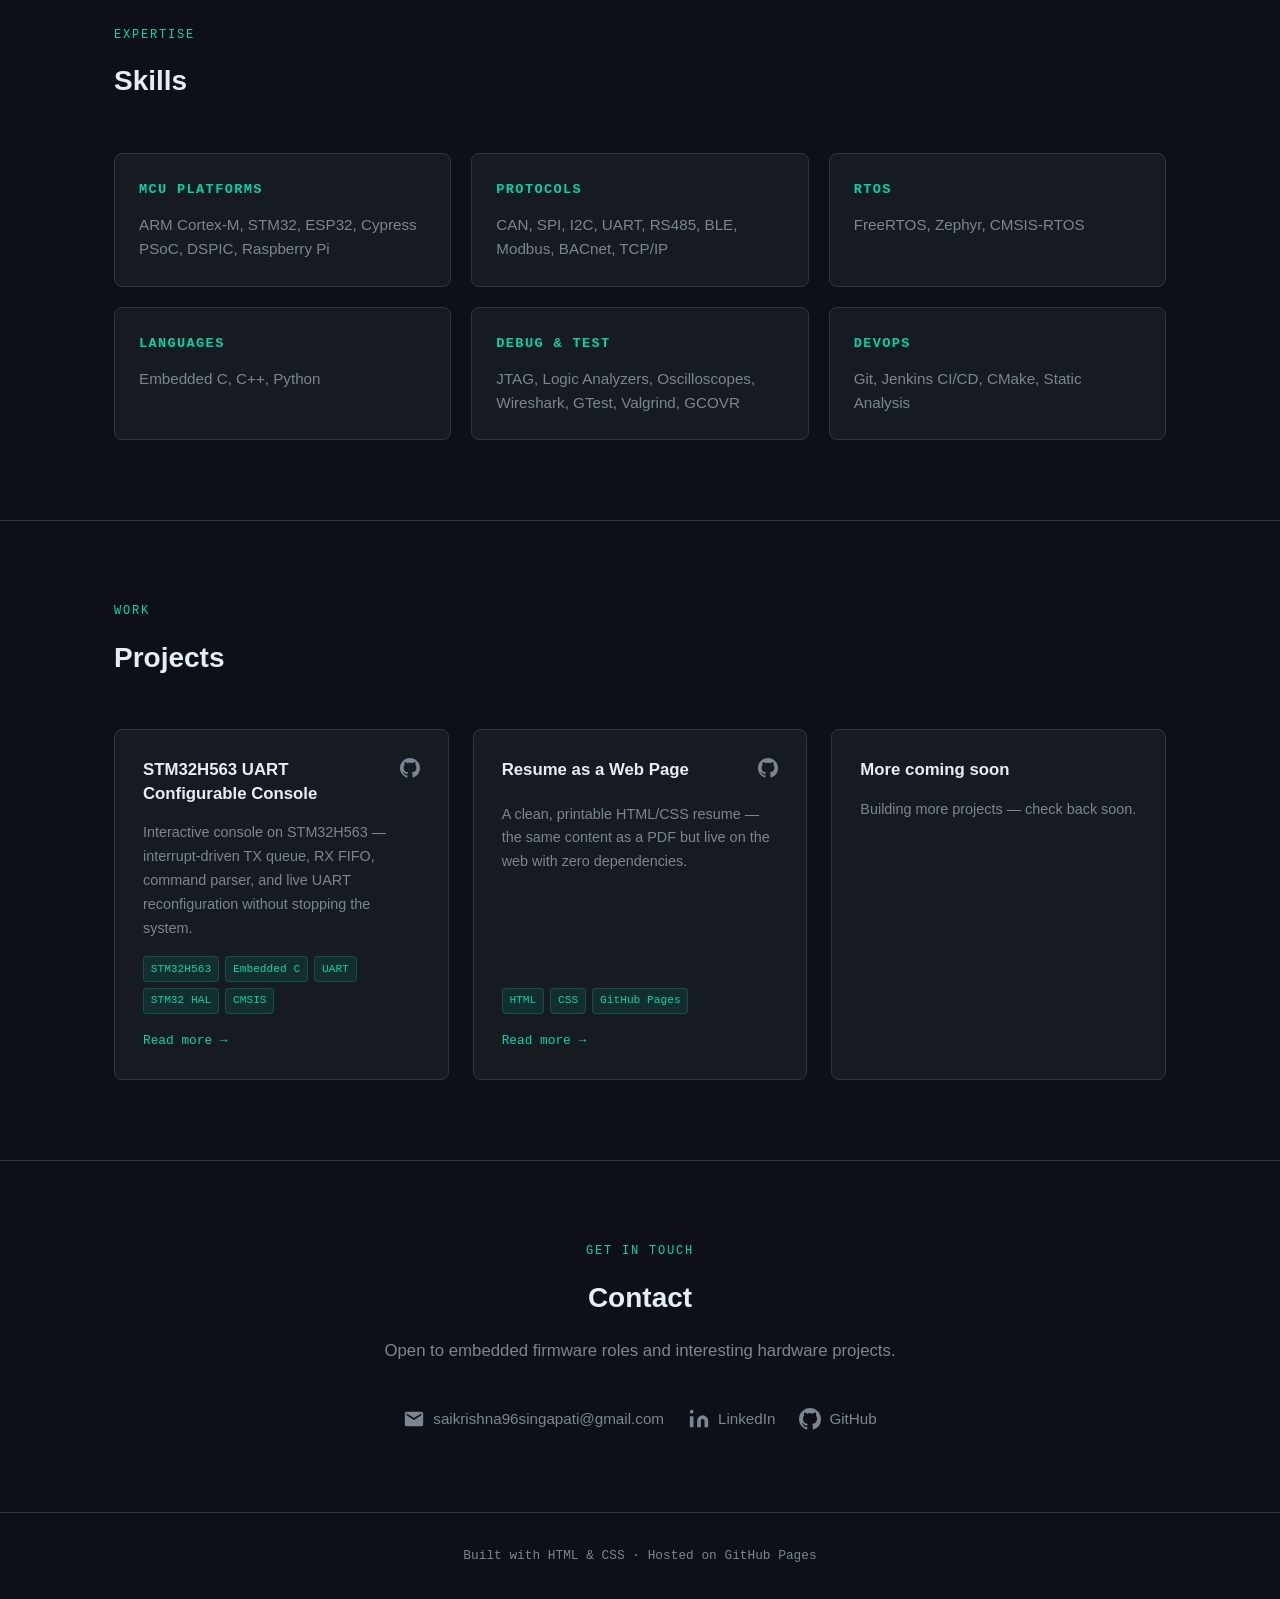
==== commit d6ffd151: "feat: add profile photo to hero section" ====
--- a/index.html
+++ b/index.html
@@ -25,17 +25,22 @@
   </nav>
   <main>
     <section id="hero">
-  <div class="container">
-    <p class="hero-greeting">Hi, I'm</p>
-    <h1 class="hero-name">Sai Krishna Singapati</h1>
-    <h2 class="hero-title">Embedded Firmware Engineer</h2>
-    <p class="hero-tagline">
-      Building firmware that runs close to the metal —<br>
-      reliably, for years.
-    </p>
-    <div class="hero-ctas">
-      <a href="#projects" class="cta-primary">View Projects</a>
-      <a href="assets/resume.pdf" class="cta-secondary" target="_blank" rel="noopener noreferrer">Download Resume</a>
+  <div class="container hero-inner">
+    <div class="hero-text">
+      <p class="hero-greeting">Hi, I'm</p>
+      <h1 class="hero-name">Sai Krishna Singapati</h1>
+      <h2 class="hero-title">Embedded Firmware Engineer</h2>
+      <p class="hero-tagline">
+        Building firmware that runs close to the metal —<br>
+        reliably, for years.
+      </p>
+      <div class="hero-ctas">
+        <a href="#projects" class="cta-primary">View Projects</a>
+        <a href="assets/resume.pdf" class="cta-secondary" target="_blank" rel="noopener noreferrer">Download Resume</a>
+      </div>
+    </div>
+    <div class="hero-photo-wrap">
+      <img src="assets/profile.png" alt="Sai Krishna Singapati" class="hero-photo">
     </div>
   </div>
 </section>
--- a/css/style.css
+++ b/css/style.css
@@ -161,6 +161,37 @@
   display: flex;
   align-items: center;
 }
+.hero-inner {
+  display: flex;
+  align-items: center;
+  justify-content: space-between;
+  gap: 3rem;
+  width: 100%;
+  padding: 4rem 0;
+}
+.hero-text { flex: 1; min-width: 0; }
+.hero-photo-wrap {
+  flex-shrink: 0;
+}
+.hero-photo {
+  width: 260px;
+  height: 260px;
+  border-radius: 50%;
+  object-fit: cover;
+  object-position: center top;
+  border: 3px solid var(--accent);
+  box-shadow: 0 0 40px rgba(0, 212, 170, 0.15);
+}
+@media (max-width: 768px) {
+  .hero-inner {
+    flex-direction: column-reverse;
+    text-align: center;
+    padding-top: 3rem;
+  }
+  .hero-photo { width: 180px; height: 180px; }
+  .hero-tagline { margin-left: auto; margin-right: auto; }
+  .hero-ctas { justify-content: center; }
+}
 .hero-greeting {
   font-family: var(--mono);
   color: var(--accent);
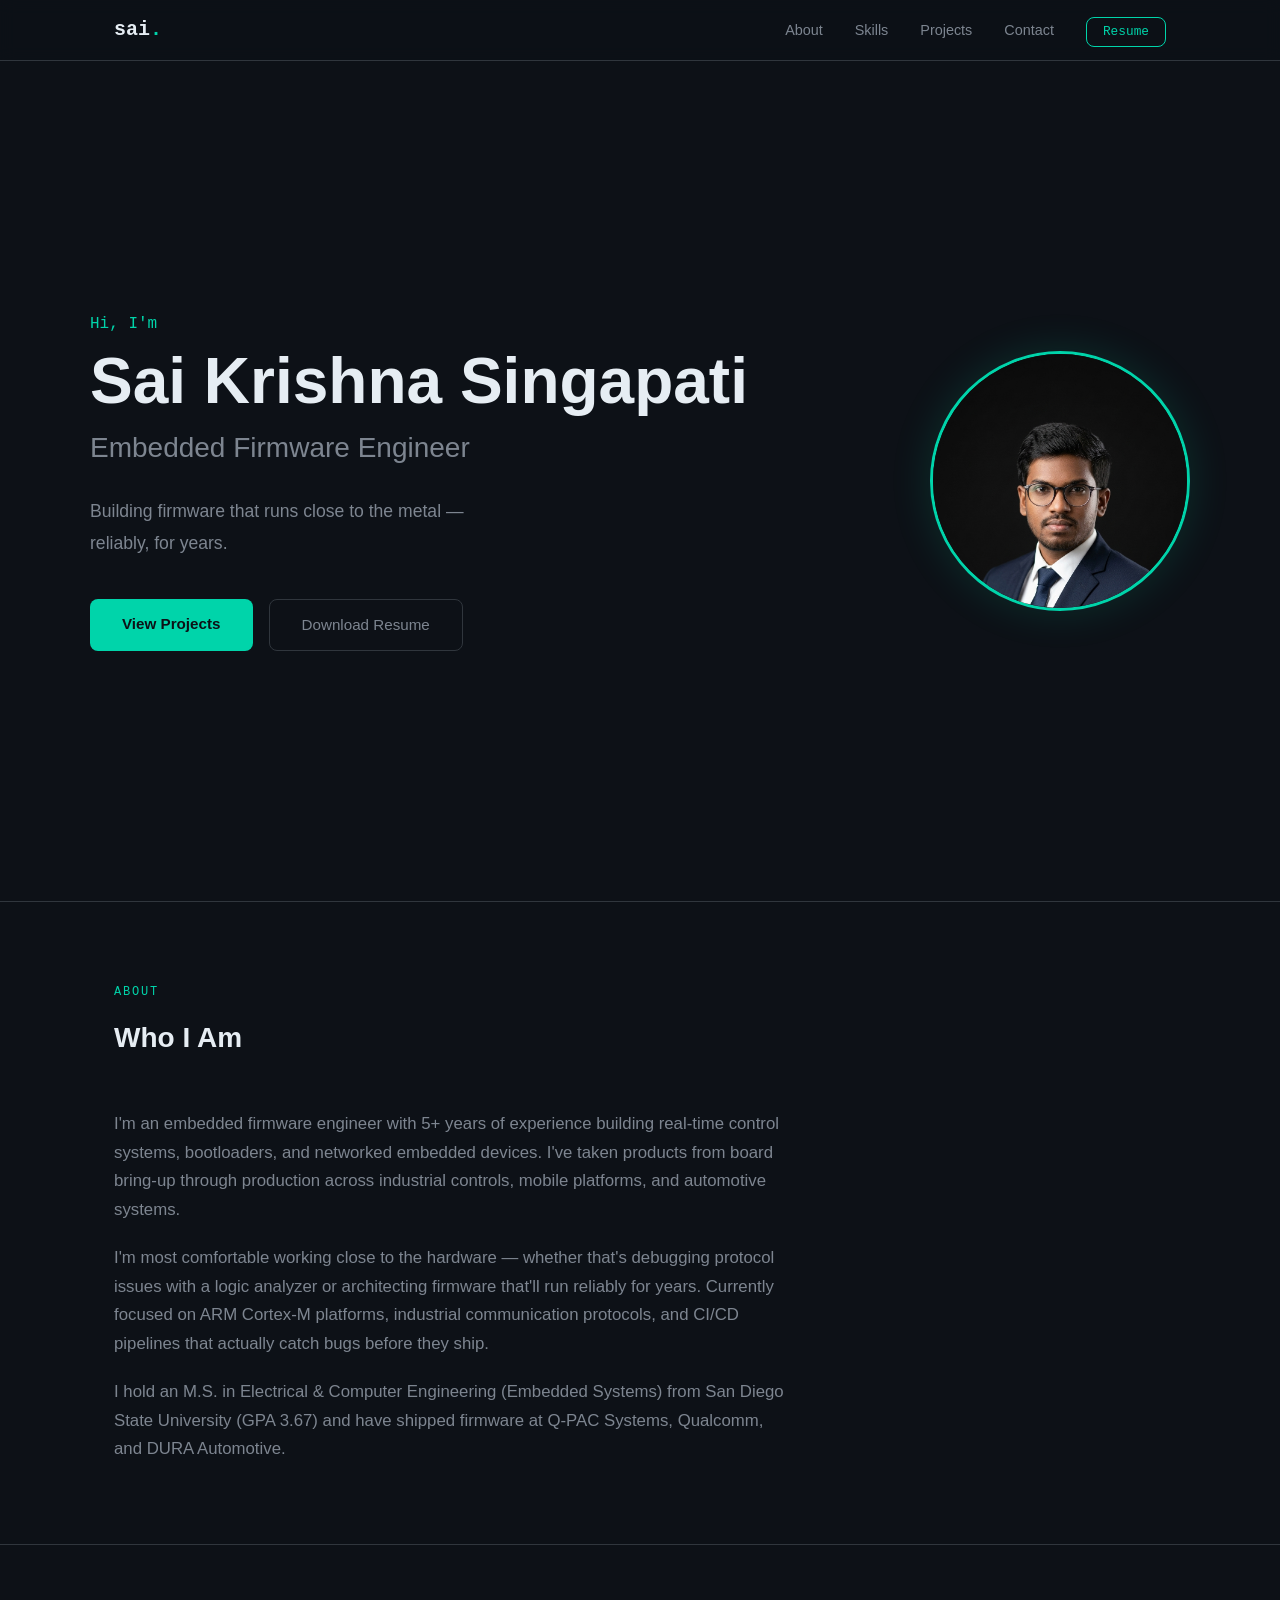
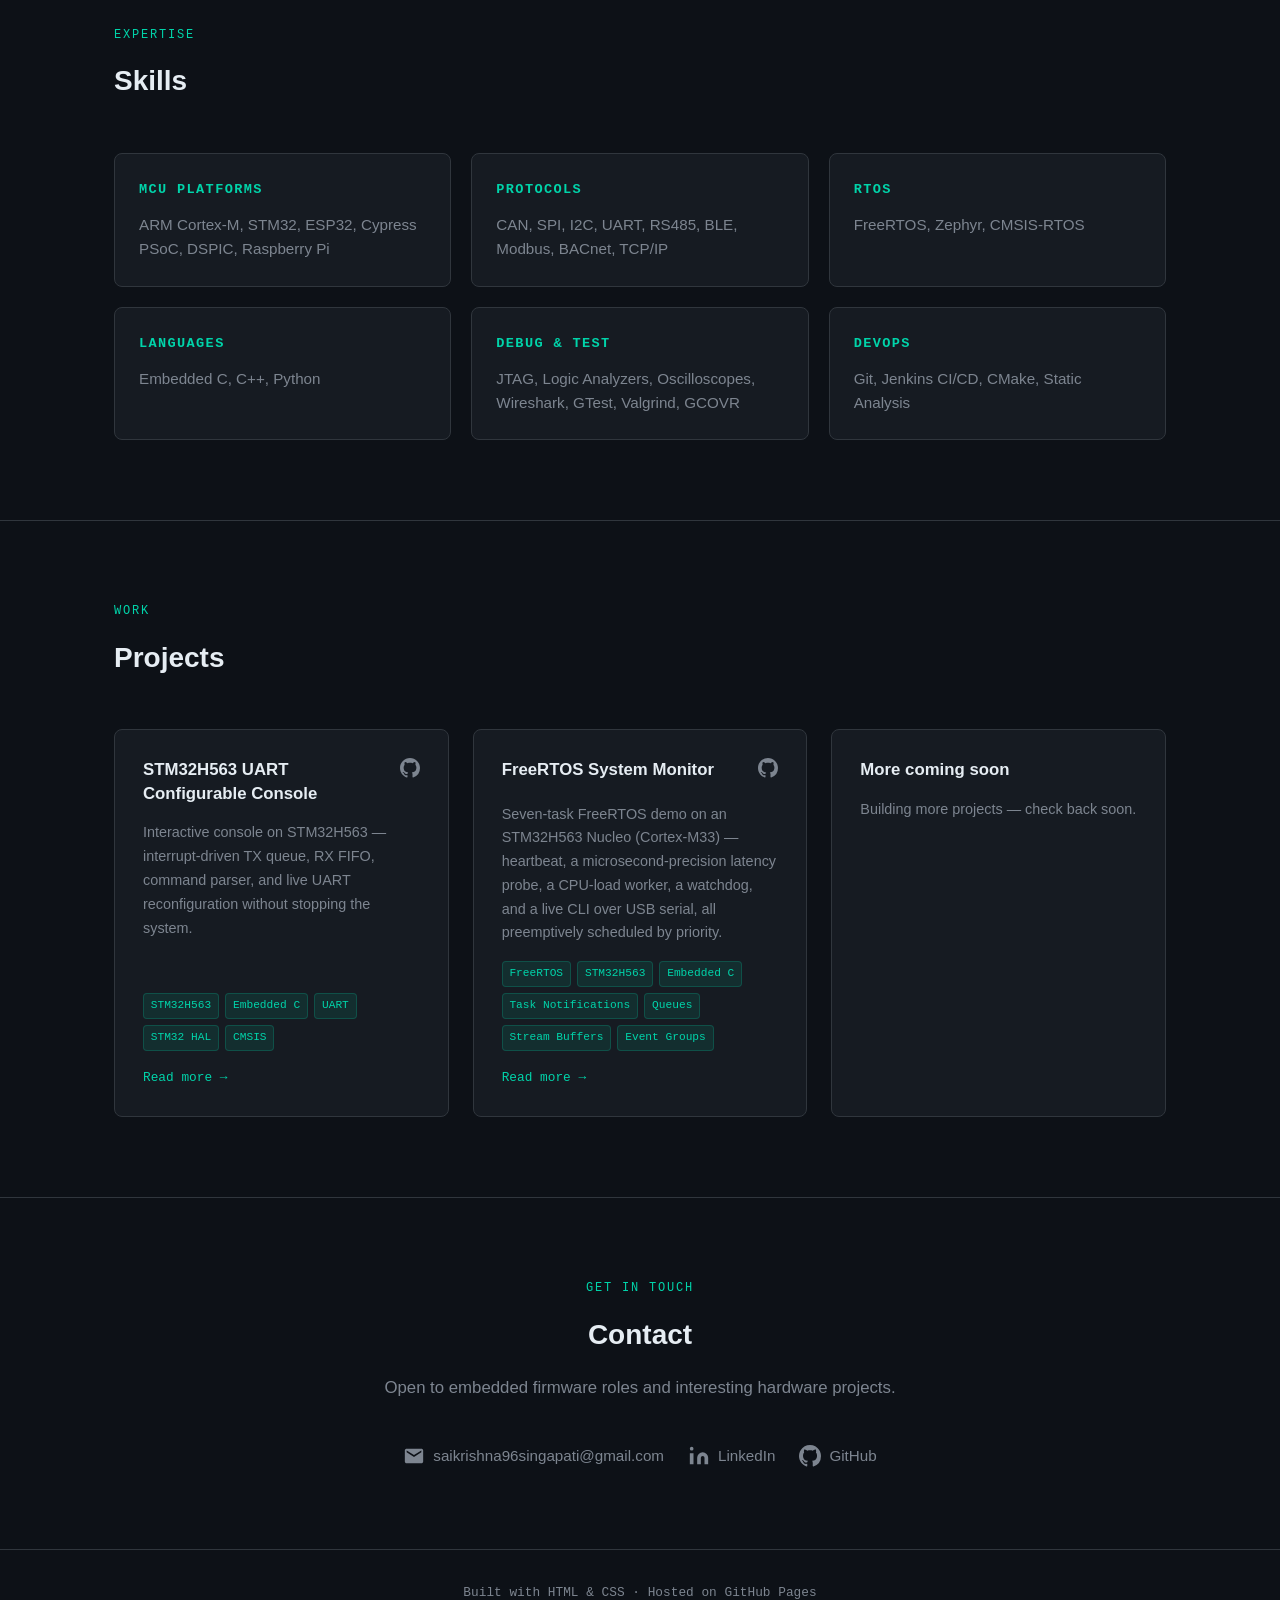
==== commit eb185f46: "feat: add FreeRTOS System Monitor project card, remove Resume-as-web-page project" ====
--- a/index.html
+++ b/index.html
@@ -131,21 +131,26 @@
 
       <div class="project-card fade-in">
         <div class="project-card-header">
-          <h3>Resume as a Web Page</h3>
-          <a href="https://github.com/SaiKrishna498" target="_blank" rel="noopener noreferrer" class="project-github" aria-label="GitHub">
+          <h3>FreeRTOS System Monitor</h3>
+          <a href="https://github.com/SaiKrishna498/FreeRTOS_project" target="_blank" rel="noopener noreferrer" class="project-github" aria-label="GitHub">
             <svg width="20" height="20" viewBox="0 0 24 24" fill="currentColor"><path d="M12 0C5.37 0 0 5.37 0 12c0 5.31 3.435 9.795 8.205 11.385.6.105.825-.255.825-.57 0-.285-.015-1.23-.015-2.235-3.015.555-3.795-.735-4.035-1.41-.135-.345-.72-1.41-1.23-1.695-.42-.225-1.02-.78-.015-.795.945-.015 1.62.87 1.845 1.23 1.08 1.815 2.805 1.305 3.495.99.105-.78.42-1.305.765-1.605-2.67-.3-5.46-1.335-5.46-5.925 0-1.305.465-2.385 1.23-3.225-.12-.3-.54-1.53.12-3.18 0 0 1.005-.315 3.3 1.23.96-.27 1.98-.405 3-.405s2.04.135 3 .405c2.295-1.56 3.3-1.23 3.3-1.23.66 1.65.24 2.88.12 3.18.765.84 1.23 1.905 1.23 3.225 0 4.605-2.805 5.625-5.475 5.925.435.375.81 1.095.81 2.22 0 1.605-.015 2.895-.015 3.3 0 .315.225.69.825.57A12.02 12.02 0 0 0 24 12c0-6.63-5.37-12-12-12z"/></svg>
           </a>
         </div>
         <p class="project-desc">
-          A clean, printable HTML/CSS resume — the same content as a PDF but live
-          on the web with zero dependencies.
+          Seven-task FreeRTOS demo on an STM32H563 Nucleo (Cortex-M33) — heartbeat,
+          a microsecond-precision latency probe, a CPU-load worker, a watchdog, and a
+          live CLI over USB serial, all preemptively scheduled by priority.
         </p>
         <div class="project-tags">
-          <span class="tag">HTML</span>
-          <span class="tag">CSS</span>
-          <span class="tag">GitHub Pages</span>
+          <span class="tag">FreeRTOS</span>
+          <span class="tag">STM32H563</span>
+          <span class="tag">Embedded C</span>
+          <span class="tag">Task Notifications</span>
+          <span class="tag">Queues</span>
+          <span class="tag">Stream Buffers</span>
+          <span class="tag">Event Groups</span>
         </div>
-        <a href="projects/resume-page.html" class="project-readmore">Read more →</a>
+        <a href="projects/freertos-monitor.html" class="project-readmore">Read more →</a>
       </div>
 
       <div class="project-card project-card--placeholder fade-in">
